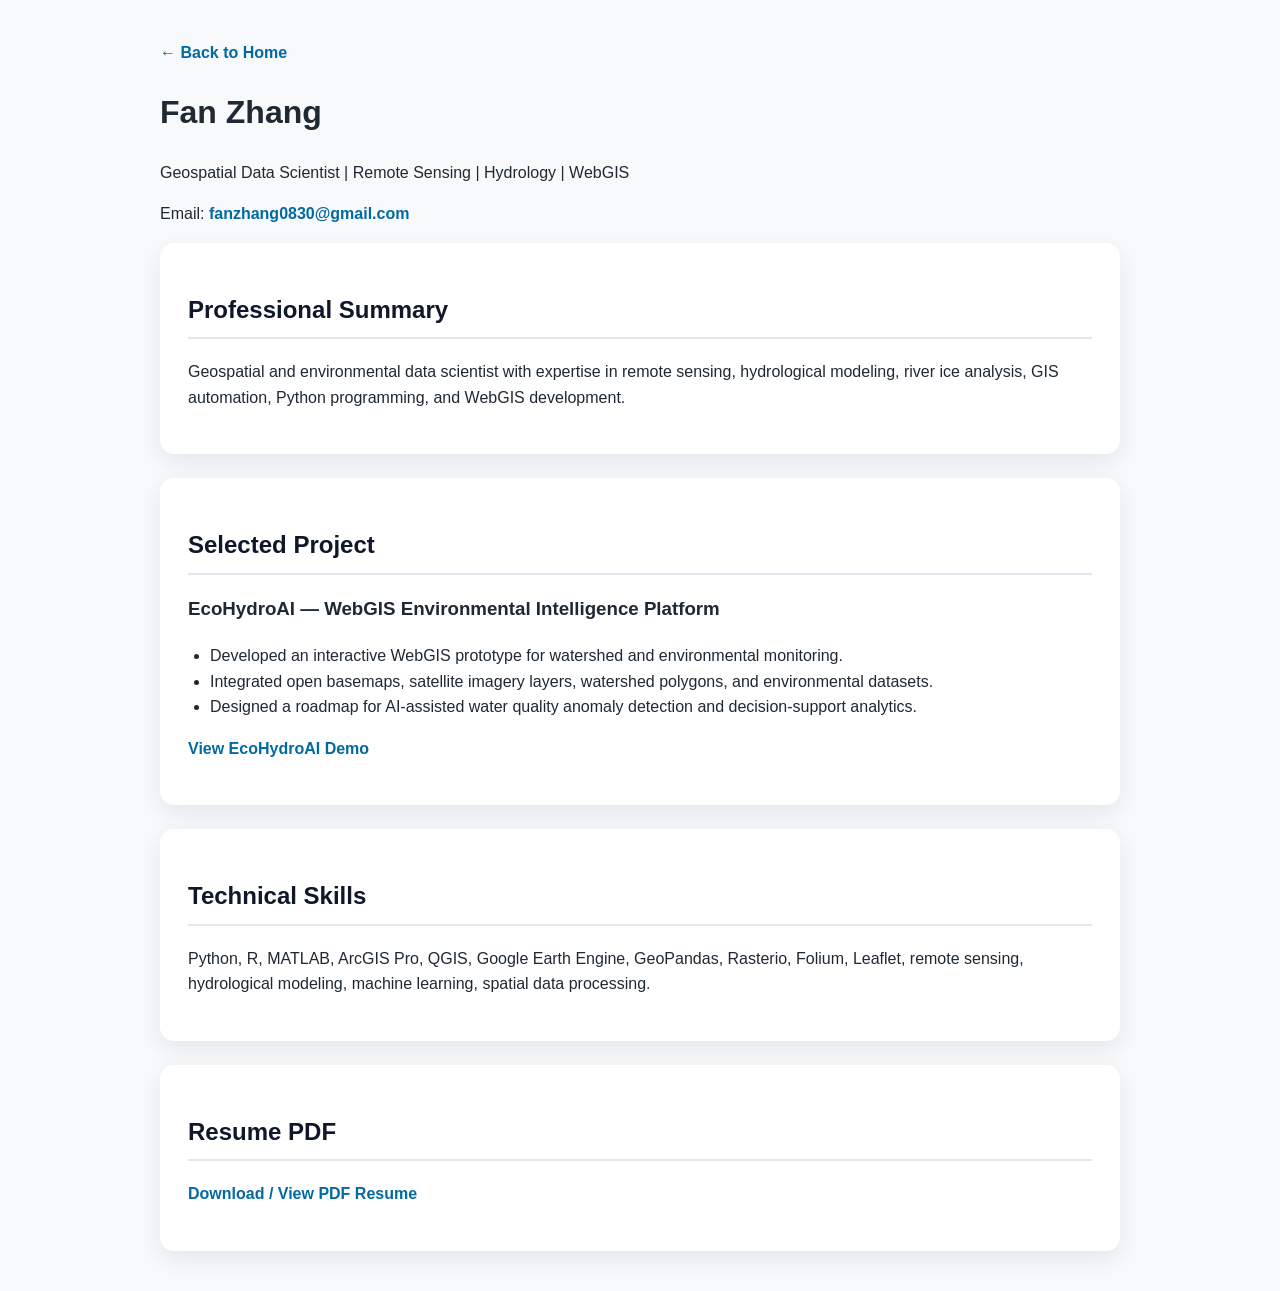
==== resume.html @ f29f4748 "Initial portfolio site" ====
<!DOCTYPE html>
<html lang="en">
<head>
  <meta charset="UTF-8" />
  <meta name="viewport" content="width=device-width, initial-scale=1.0" />
  <title>Resume | Fan Zhang</title>
  <link rel="stylesheet" href="assets/style.css" />
</head>
<body>
  <main>
    <a href="index.html">← Back to Home</a>

    <h1>Fan Zhang</h1>
    <p>Geospatial Data Scientist | Remote Sensing | Hydrology | WebGIS</p>
    <p>Email: <a href="mailto:fanzhang0830@gmail.com">fanzhang0830@gmail.com</a></p>

    <section>
      <h2>Professional Summary</h2>
      <p>
        Geospatial and environmental data scientist with expertise in remote sensing,
        hydrological modeling, river ice analysis, GIS automation, Python programming,
        and WebGIS development.
      </p>
    </section>

    <section>
      <h2>Selected Project</h2>
      <h3>EcoHydroAI — WebGIS Environmental Intelligence Platform</h3>
      <ul>
        <li>Developed an interactive WebGIS prototype for watershed and environmental monitoring.</li>
        <li>Integrated open basemaps, satellite imagery layers, watershed polygons, and environmental datasets.</li>
        <li>Designed a roadmap for AI-assisted water quality anomaly detection and decision-support analytics.</li>
      </ul>
      <p><a href="map.html">View EcoHydroAI Demo</a></p>
    </section>

    <section>
      <h2>Technical Skills</h2>
      <p>
        Python, R, MATLAB, ArcGIS Pro, QGIS, Google Earth Engine, GeoPandas,
        Rasterio, Folium, Leaflet, remote sensing, hydrological modeling,
        machine learning, spatial data processing.
      </p>
    </section>

    <section>
      <h2>Resume PDF</h2>
      <p><a href="assets/resume.pdf" target="_blank">Download / View PDF Resume</a></p>
    </section>
  </main>
</body>
</html>
---- assets/style.css ----
body {
  margin: 0;
  font-family: Arial, Helvetica, sans-serif;
  line-height: 1.6;
  color: #1f2933;
  background: #f7f9fb;
}

.hero {
  background: #0f172a;
  color: white;
  padding: 70px 12%;
  text-align: center;
}

.hero h1 {
  font-size: 3rem;
  margin-bottom: 0.5rem;
}

.hero p {
  font-size: 1.2rem;
  color: #cbd5e1;
}

main {
  max-width: 960px;
  margin: 40px auto;
  padding: 0 24px;
}

section {
  background: white;
  margin-bottom: 24px;
  padding: 28px;
  border-radius: 14px;
  box-shadow: 0 8px 24px rgba(15, 23, 42, 0.08);
}

h2 {
  color: #0f172a;
  border-bottom: 2px solid #e2e8f0;
  padding-bottom: 8px;
}

a {
  color: #0369a1;
  text-decoration: none;
  font-weight: 600;
}

a:hover {
  text-decoration: underline;
}

.buttons {
  margin-top: 28px;
}

.buttons a {
  display: inline-block;
  margin: 8px;
  padding: 12px 18px;
  background: white;
  color: #0f172a;
  border-radius: 999px;
  text-decoration: none;
}

.buttons a:hover {
  background: #e2e8f0;
  text-decoration: none;
}

ul {
  padding-left: 22px;
}
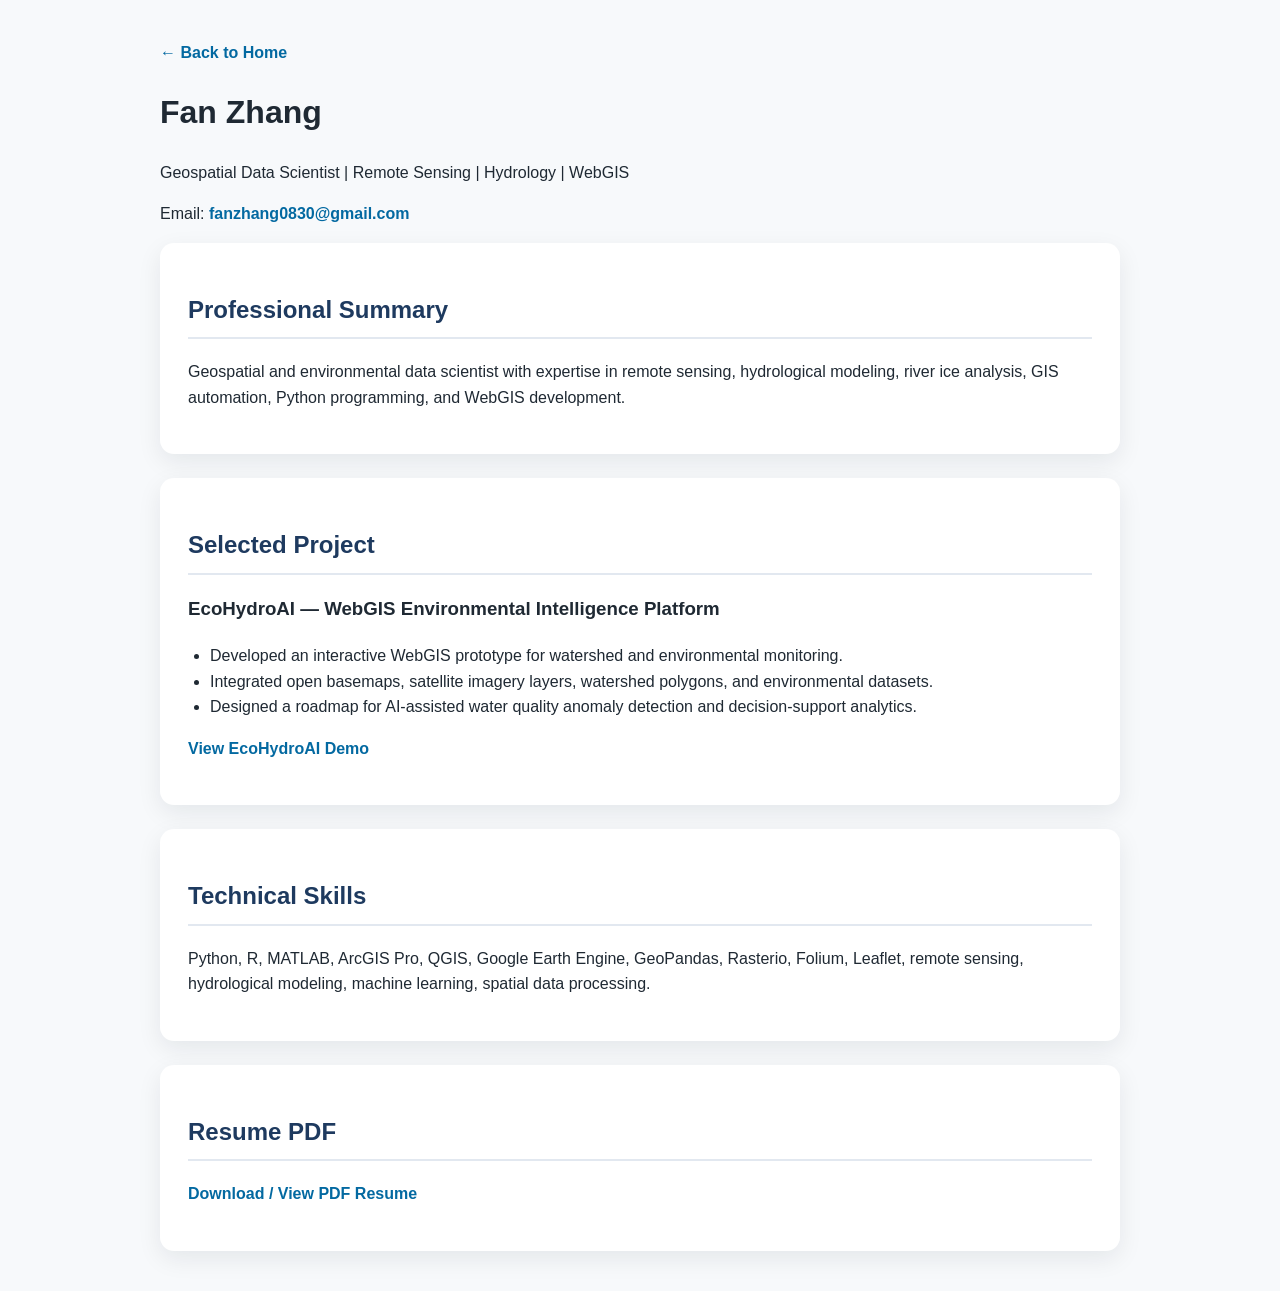
==== commit 9a39dad5: "Update portfolio site" ====
--- a/resume.html
+++ b/resume.html
@@ -1,52 +1,52 @@
-<!DOCTYPE html>
-<html lang="en">
-<head>
-  <meta charset="UTF-8" />
-  <meta name="viewport" content="width=device-width, initial-scale=1.0" />
-  <title>Resume | Fan Zhang</title>
-  <link rel="stylesheet" href="assets/style.css" />
-</head>
-<body>
-  <main>
-    <a href="index.html">← Back to Home</a>
-
-    <h1>Fan Zhang</h1>
-    <p>Geospatial Data Scientist | Remote Sensing | Hydrology | WebGIS</p>
-    <p>Email: <a href="mailto:fanzhang0830@gmail.com">fanzhang0830@gmail.com</a></p>
-
-    <section>
-      <h2>Professional Summary</h2>
-      <p>
-        Geospatial and environmental data scientist with expertise in remote sensing,
-        hydrological modeling, river ice analysis, GIS automation, Python programming,
-        and WebGIS development.
-      </p>
-    </section>
-
-    <section>
-      <h2>Selected Project</h2>
-      <h3>EcoHydroAI — WebGIS Environmental Intelligence Platform</h3>
-      <ul>
-        <li>Developed an interactive WebGIS prototype for watershed and environmental monitoring.</li>
-        <li>Integrated open basemaps, satellite imagery layers, watershed polygons, and environmental datasets.</li>
-        <li>Designed a roadmap for AI-assisted water quality anomaly detection and decision-support analytics.</li>
-      </ul>
-      <p><a href="map.html">View EcoHydroAI Demo</a></p>
-    </section>
-
-    <section>
-      <h2>Technical Skills</h2>
-      <p>
-        Python, R, MATLAB, ArcGIS Pro, QGIS, Google Earth Engine, GeoPandas,
-        Rasterio, Folium, Leaflet, remote sensing, hydrological modeling,
-        machine learning, spatial data processing.
-      </p>
-    </section>
-
-    <section>
-      <h2>Resume PDF</h2>
-      <p><a href="assets/resume.pdf" target="_blank">Download / View PDF Resume</a></p>
-    </section>
-  </main>
-</body>
+<!DOCTYPE html>
+<html lang="en">
+<head>
+  <meta charset="UTF-8" />
+  <meta name="viewport" content="width=device-width, initial-scale=1.0" />
+  <title>Resume | Fan Zhang</title>
+  <link rel="stylesheet" href="assets/style.css" />
+</head>
+<body>
+  <main>
+    <a href="index.html">← Back to Home</a>
+
+    <h1>Fan Zhang</h1>
+    <p>Geospatial Data Scientist | Remote Sensing | Hydrology | WebGIS</p>
+    <p>Email: <a href="mailto:fanzhang0830@gmail.com">fanzhang0830@gmail.com</a></p>
+
+    <section>
+      <h2>Professional Summary</h2>
+      <p>
+        Geospatial and environmental data scientist with expertise in remote sensing,
+        hydrological modeling, river ice analysis, GIS automation, Python programming,
+        and WebGIS development.
+      </p>
+    </section>
+
+    <section>
+      <h2>Selected Project</h2>
+      <h3>EcoHydroAI — WebGIS Environmental Intelligence Platform</h3>
+      <ul>
+        <li>Developed an interactive WebGIS prototype for watershed and environmental monitoring.</li>
+        <li>Integrated open basemaps, satellite imagery layers, watershed polygons, and environmental datasets.</li>
+        <li>Designed a roadmap for AI-assisted water quality anomaly detection and decision-support analytics.</li>
+      </ul>
+      <p><a href="map.html">View EcoHydroAI Demo</a></p>
+    </section>
+
+    <section>
+      <h2>Technical Skills</h2>
+      <p>
+        Python, R, MATLAB, ArcGIS Pro, QGIS, Google Earth Engine, GeoPandas,
+        Rasterio, Folium, Leaflet, remote sensing, hydrological modeling,
+        machine learning, spatial data processing.
+      </p>
+    </section>
+
+    <section>
+      <h2>Resume PDF</h2>
+      <p><a href="assets/resume.pdf" target="_blank">Download / View PDF Resume</a></p>
+    </section>
+  </main>
+</body>
 </html>
--- a/assets/style.css
+++ b/assets/style.css
@@ -1,77 +1,77 @@
-body {
-  margin: 0;
-  font-family: Arial, Helvetica, sans-serif;
-  line-height: 1.6;
-  color: #1f2933;
-  background: #f7f9fb;
-}
-
-.hero {
-  background: #0f172a;
-  color: white;
-  padding: 70px 12%;
-  text-align: center;
-}
-
-.hero h1 {
-  font-size: 3rem;
-  margin-bottom: 0.5rem;
-}
-
-.hero p {
-  font-size: 1.2rem;
-  color: #cbd5e1;
-}
-
-main {
-  max-width: 960px;
-  margin: 40px auto;
-  padding: 0 24px;
-}
-
-section {
-  background: white;
-  margin-bottom: 24px;
-  padding: 28px;
-  border-radius: 14px;
-  box-shadow: 0 8px 24px rgba(15, 23, 42, 0.08);
-}
-
-h2 {
-  color: #0f172a;
-  border-bottom: 2px solid #e2e8f0;
-  padding-bottom: 8px;
-}
-
-a {
-  color: #0369a1;
-  text-decoration: none;
-  font-weight: 600;
-}
-
-a:hover {
-  text-decoration: underline;
-}
-
-.buttons {
-  margin-top: 28px;
-}
-
-.buttons a {
-  display: inline-block;
-  margin: 8px;
-  padding: 12px 18px;
-  background: white;
-  color: #0f172a;
-  border-radius: 999px;
-  text-decoration: none;
-}
-
-.buttons a:hover {
-  background: #e2e8f0;
-  text-decoration: none;
-}
-
-ul {
-  padding-left: 22px;
+body {
+  margin: 0;
+  font-family: Arial, Helvetica, sans-serif;
+  line-height: 1.6;
+  color: #1f2933;
+  background: #f7f9fb;
+}
+
+.hero {
+  background: #1e3a5f;
+  color: white;
+  padding: 70px 12%;
+  text-align: center;
+}
+
+.hero h1 {
+  font-size: 3rem;
+  margin-bottom: 0.5rem;
+}
+
+.hero p {
+  font-size: 1.2rem;
+  color: #cbd5e1;
+}
+
+main {
+  max-width: 960px;
+  margin: 40px auto;
+  padding: 0 24px;
+}
+
+section {
+  background: white;
+  margin-bottom: 24px;
+  padding: 28px;
+  border-radius: 14px;
+  box-shadow: 0 8px 24px rgba(15, 23, 42, 0.08);
+}
+
+h2 {
+  color: #1e3a5f;
+  border-bottom: 2px solid #e2e8f0;
+  padding-bottom: 8px;
+}
+
+a {
+  color: #0369a1;
+  text-decoration: none;
+  font-weight: 600;
+}
+
+a:hover {
+  text-decoration: underline;
+}
+
+.buttons {
+  margin-top: 28px;
+}
+
+.buttons a {
+  display: inline-block;
+  margin: 8px;
+  padding: 12px 18px;
+  background: white;
+  color: #1e3a5f;
+  border-radius: 999px;
+  text-decoration: none;
+}
+
+.buttons a:hover {
+  background: #e2e8f0;
+  text-decoration: none;
+}
+
+ul {
+  padding-left: 22px;
 }
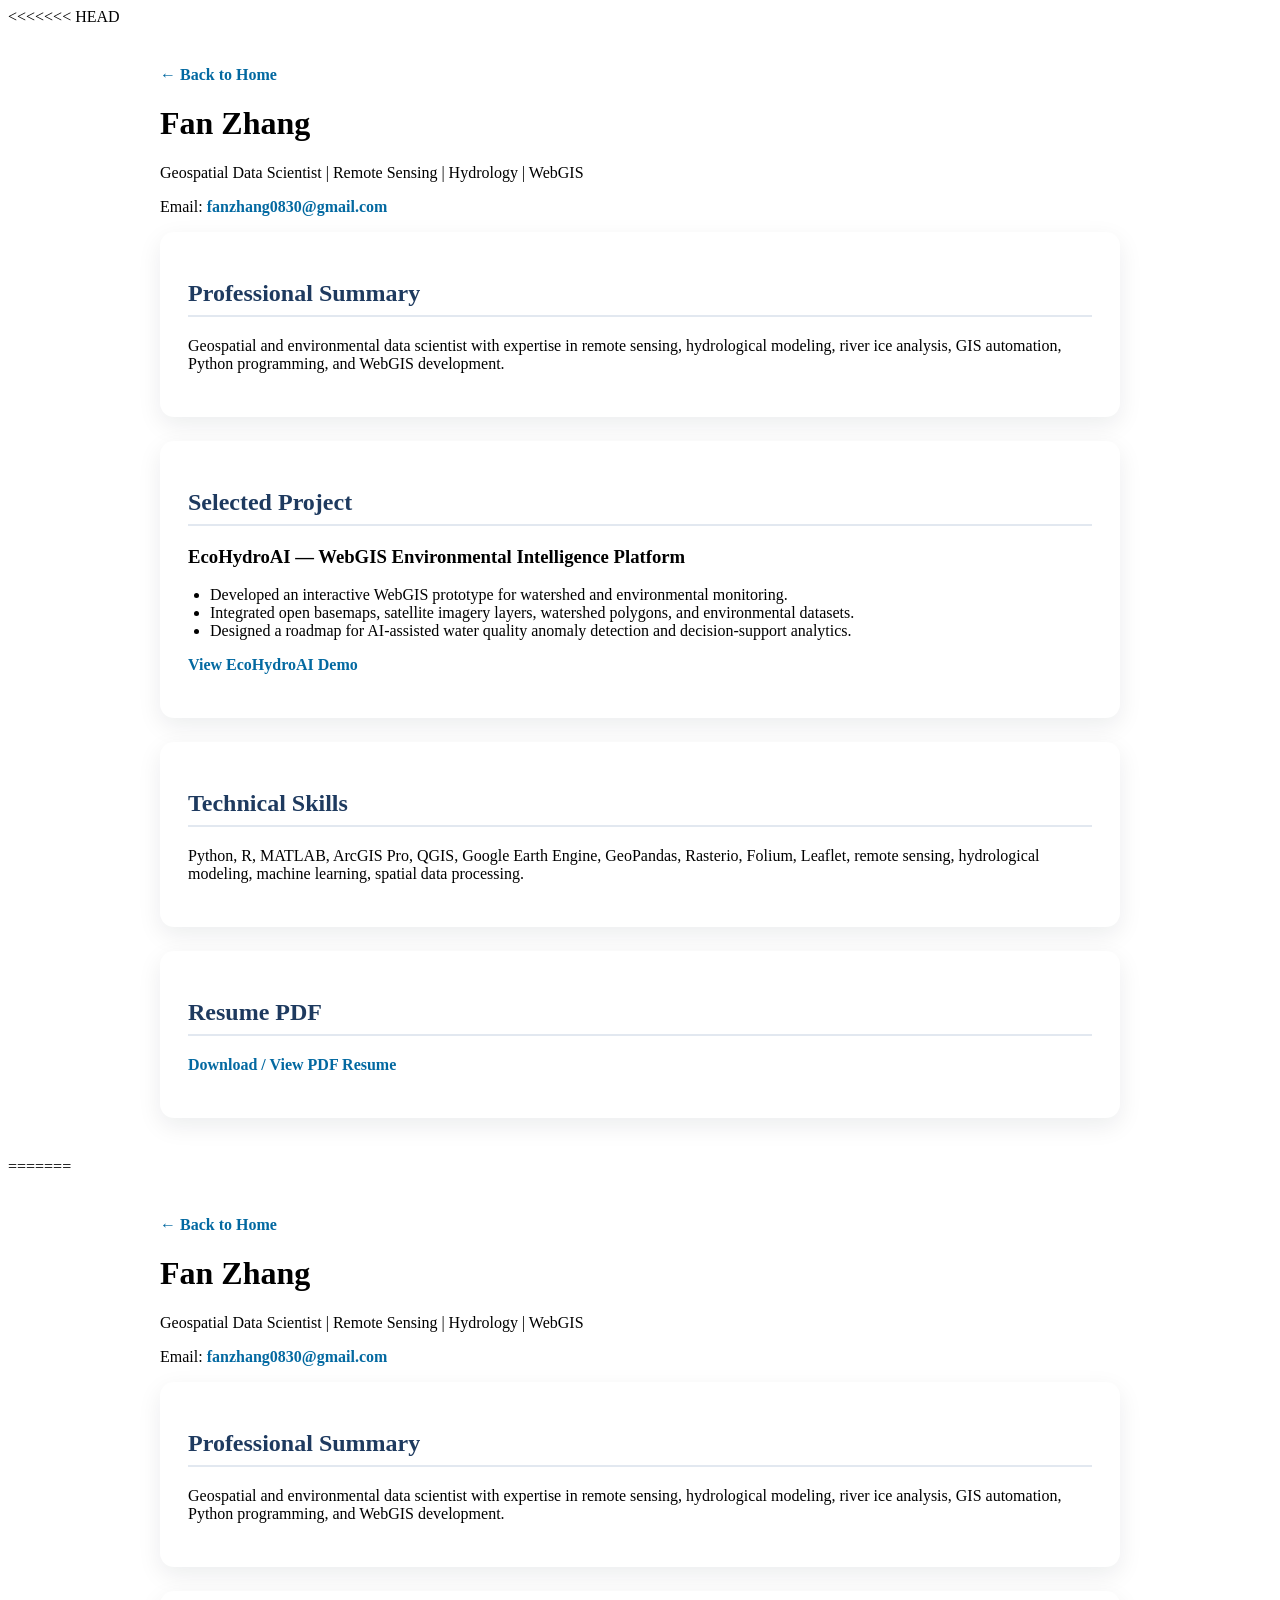
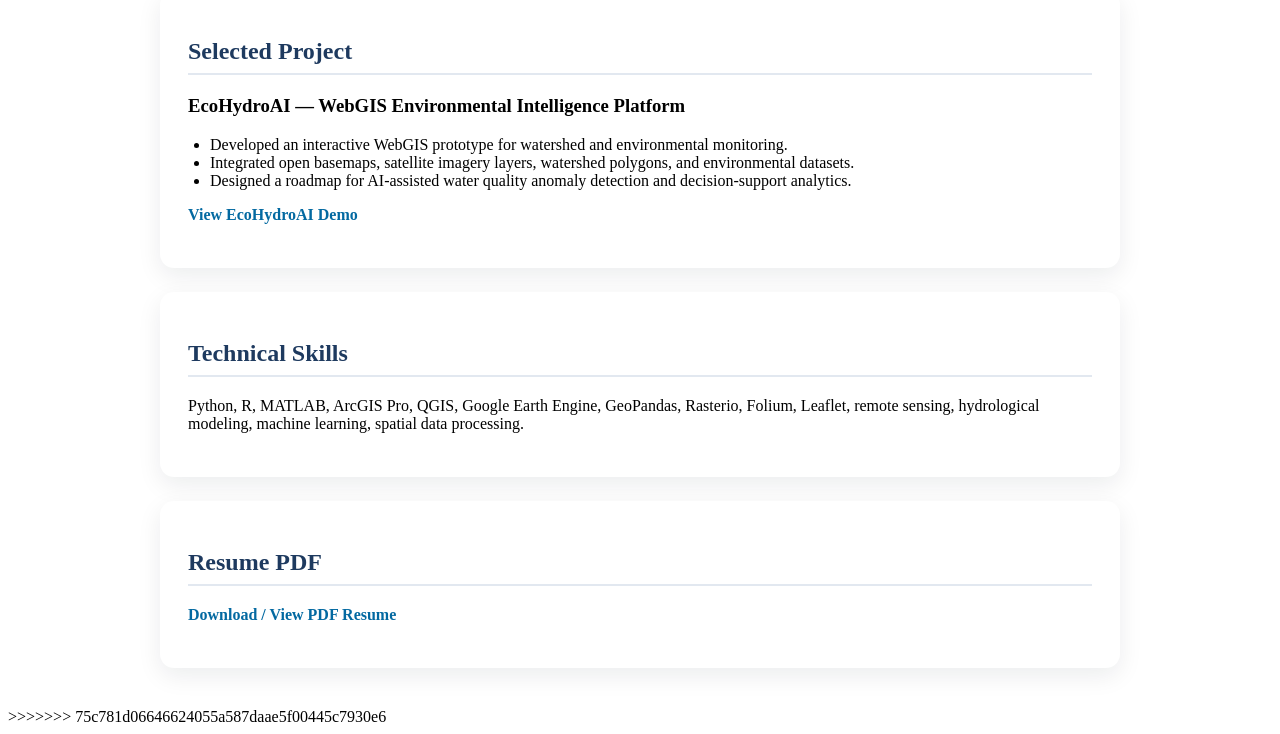
==== commit eaf3808b: "Force update portfolio site" ====
--- a/resume.html
+++ b/resume.html
@@ -1,3 +1,4 @@
+<<<<<<< HEAD
 <!DOCTYPE html>
 <html lang="en">
 <head>
@@ -49,4 +50,57 @@
     </section>
   </main>
 </body>
+=======
+<!DOCTYPE html>
+<html lang="en">
+<head>
+  <meta charset="UTF-8" />
+  <meta name="viewport" content="width=device-width, initial-scale=1.0" />
+  <title>Resume | Fan Zhang</title>
+  <link rel="stylesheet" href="assets/style.css" />
+</head>
+<body>
+  <main>
+    <a href="index.html">← Back to Home</a>
+
+    <h1>Fan Zhang</h1>
+    <p>Geospatial Data Scientist | Remote Sensing | Hydrology | WebGIS</p>
+    <p>Email: <a href="mailto:fanzhang0830@gmail.com">fanzhang0830@gmail.com</a></p>
+
+    <section>
+      <h2>Professional Summary</h2>
+      <p>
+        Geospatial and environmental data scientist with expertise in remote sensing,
+        hydrological modeling, river ice analysis, GIS automation, Python programming,
+        and WebGIS development.
+      </p>
+    </section>
+
+    <section>
+      <h2>Selected Project</h2>
+      <h3>EcoHydroAI — WebGIS Environmental Intelligence Platform</h3>
+      <ul>
+        <li>Developed an interactive WebGIS prototype for watershed and environmental monitoring.</li>
+        <li>Integrated open basemaps, satellite imagery layers, watershed polygons, and environmental datasets.</li>
+        <li>Designed a roadmap for AI-assisted water quality anomaly detection and decision-support analytics.</li>
+      </ul>
+      <p><a href="map.html">View EcoHydroAI Demo</a></p>
+    </section>
+
+    <section>
+      <h2>Technical Skills</h2>
+      <p>
+        Python, R, MATLAB, ArcGIS Pro, QGIS, Google Earth Engine, GeoPandas,
+        Rasterio, Folium, Leaflet, remote sensing, hydrological modeling,
+        machine learning, spatial data processing.
+      </p>
+    </section>
+
+    <section>
+      <h2>Resume PDF</h2>
+      <p><a href="assets/resume.pdf" target="_blank">Download / View PDF Resume</a></p>
+    </section>
+  </main>
+</body>
+>>>>>>> 75c781d06646624055a587daae5f00445c7930e6
 </html>
--- a/assets/style.css
+++ b/assets/style.css
@@ -1,3 +1,4 @@
+<<<<<<< HEAD
 body {
   margin: 0;
   font-family: Arial, Helvetica, sans-serif;
@@ -74,4 +75,82 @@
 
 ul {
   padding-left: 22px;
+=======
+body {
+  margin: 0;
+  font-family: Arial, Helvetica, sans-serif;
+  line-height: 1.6;
+  color: #1f2933;
+  background: #f7f9fb;
+}
+
+.hero {
+  background: #0f172a;
+  color: white;
+  padding: 70px 12%;
+  text-align: center;
+}
+
+.hero h1 {
+  font-size: 3rem;
+  margin-bottom: 0.5rem;
+}
+
+.hero p {
+  font-size: 1.2rem;
+  color: #cbd5e1;
+}
+
+main {
+  max-width: 960px;
+  margin: 40px auto;
+  padding: 0 24px;
+}
+
+section {
+  background: white;
+  margin-bottom: 24px;
+  padding: 28px;
+  border-radius: 14px;
+  box-shadow: 0 8px 24px rgba(15, 23, 42, 0.08);
+}
+
+h2 {
+  color: #0f172a;
+  border-bottom: 2px solid #e2e8f0;
+  padding-bottom: 8px;
+}
+
+a {
+  color: #0369a1;
+  text-decoration: none;
+  font-weight: 600;
+}
+
+a:hover {
+  text-decoration: underline;
+}
+
+.buttons {
+  margin-top: 28px;
+}
+
+.buttons a {
+  display: inline-block;
+  margin: 8px;
+  padding: 12px 18px;
+  background: white;
+  color: #0f172a;
+  border-radius: 999px;
+  text-decoration: none;
+}
+
+.buttons a:hover {
+  background: #e2e8f0;
+  text-decoration: none;
+}
+
+ul {
+  padding-left: 22px;
+>>>>>>> 75c781d06646624055a587daae5f00445c7930e6
 }
--- a/assets/style.css
+++ b/assets/style.css
@@ -1,3 +1,4 @@
+<<<<<<< HEAD
 body {
   margin: 0;
   font-family: Arial, Helvetica, sans-serif;
@@ -74,4 +75,82 @@
 
 ul {
   padding-left: 22px;
+=======
+body {
+  margin: 0;
+  font-family: Arial, Helvetica, sans-serif;
+  line-height: 1.6;
+  color: #1f2933;
+  background: #f7f9fb;
+}
+
+.hero {
+  background: #0f172a;
+  color: white;
+  padding: 70px 12%;
+  text-align: center;
+}
+
+.hero h1 {
+  font-size: 3rem;
+  margin-bottom: 0.5rem;
+}
+
+.hero p {
+  font-size: 1.2rem;
+  color: #cbd5e1;
+}
+
+main {
+  max-width: 960px;
+  margin: 40px auto;
+  padding: 0 24px;
+}
+
+section {
+  background: white;
+  margin-bottom: 24px;
+  padding: 28px;
+  border-radius: 14px;
+  box-shadow: 0 8px 24px rgba(15, 23, 42, 0.08);
+}
+
+h2 {
+  color: #0f172a;
+  border-bottom: 2px solid #e2e8f0;
+  padding-bottom: 8px;
+}
+
+a {
+  color: #0369a1;
+  text-decoration: none;
+  font-weight: 600;
+}
+
+a:hover {
+  text-decoration: underline;
+}
+
+.buttons {
+  margin-top: 28px;
+}
+
+.buttons a {
+  display: inline-block;
+  margin: 8px;
+  padding: 12px 18px;
+  background: white;
+  color: #0f172a;
+  border-radius: 999px;
+  text-decoration: none;
+}
+
+.buttons a:hover {
+  background: #e2e8f0;
+  text-decoration: none;
+}
+
+ul {
+  padding-left: 22px;
+>>>>>>> 75c781d06646624055a587daae5f00445c7930e6
 }
